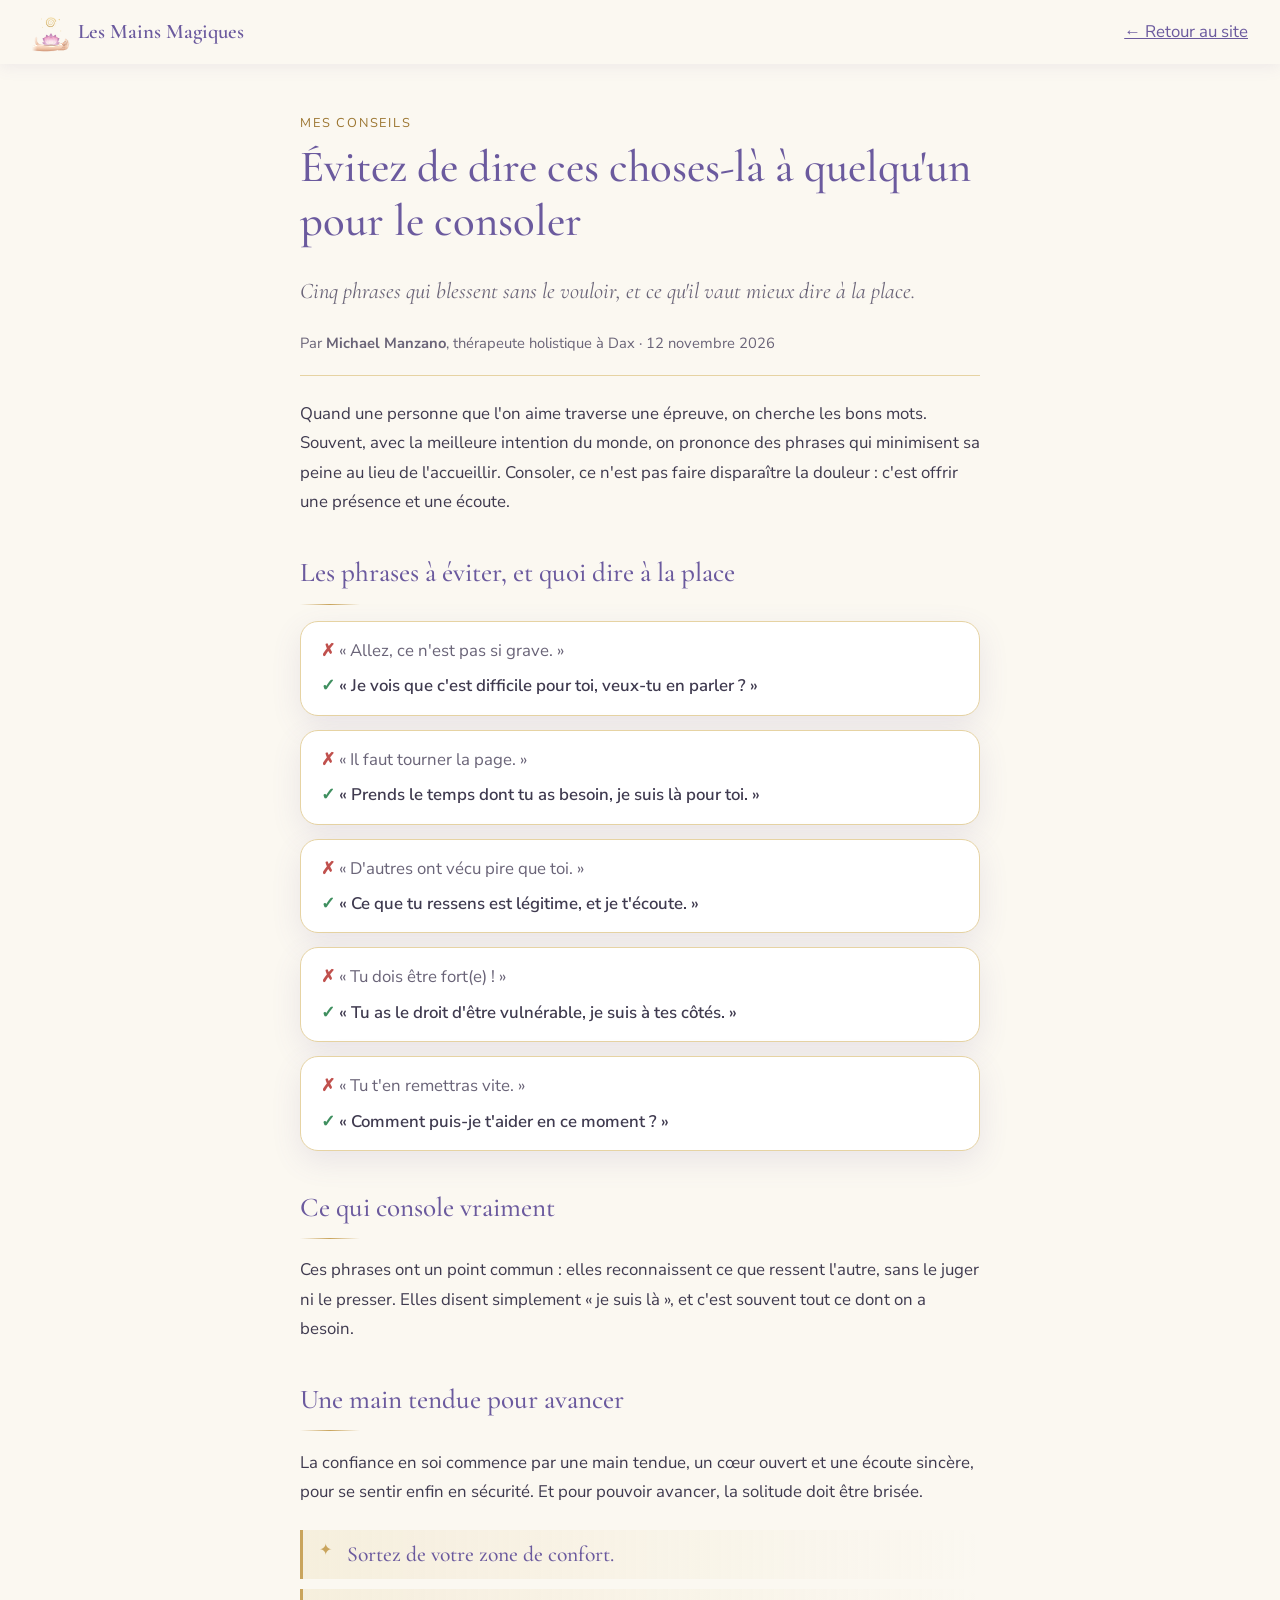
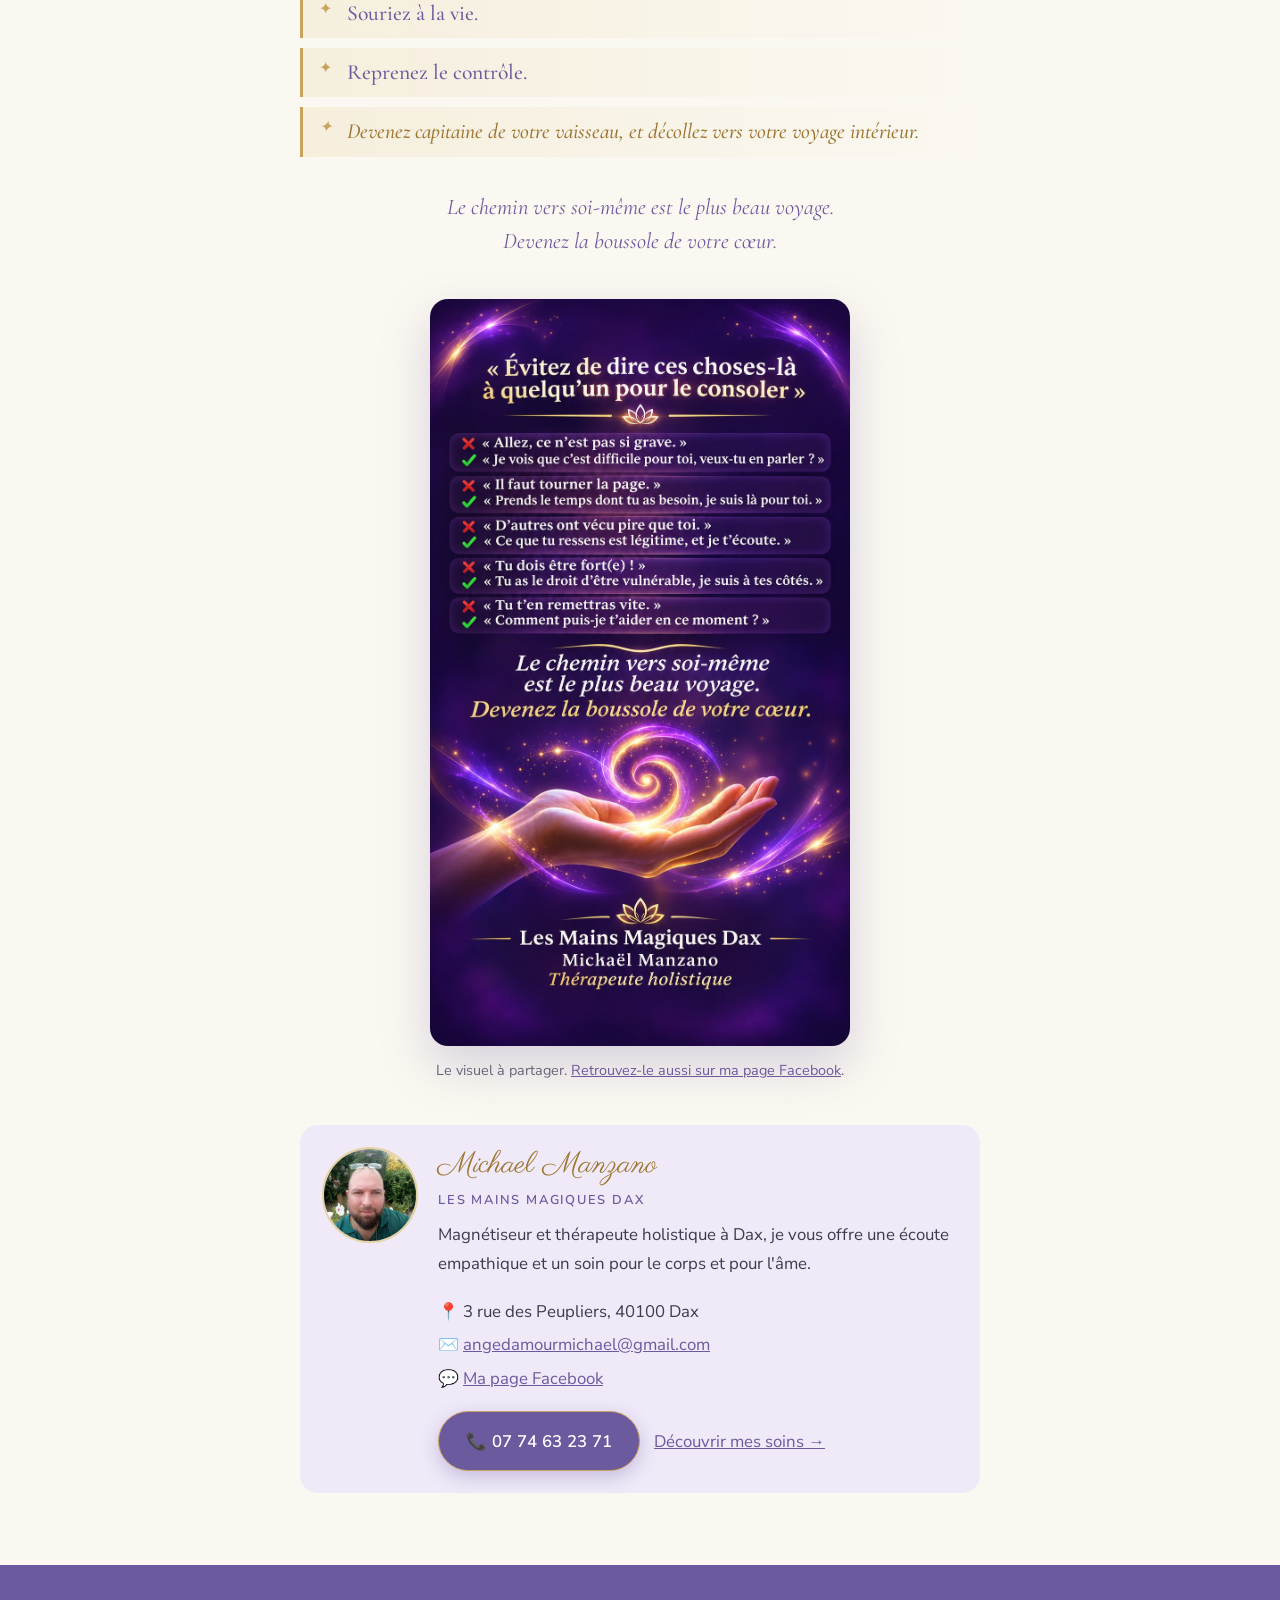
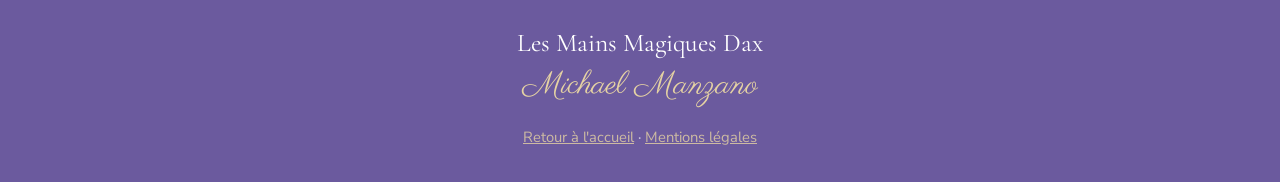
==== consoler-quelqu-un.html @ 0312bbde "Ajoute l'article « Évitez de dire ces choses-là à quelqu'un pour le consoler » Co-Authored-By: Claud" ====
<!DOCTYPE html>
<html lang="fr">
<head>
  <meta charset="UTF-8">
  <meta name="viewport" content="width=device-width, initial-scale=1">

  <!-- RÉFÉRENCEMENT (SEO) de l'article -->
  <title>Consoler quelqu'un : les phrases à éviter | Les Mains Magiques</title>
  <meta name="description" content="Certaines phrases blessent sans le vouloir. 5 phrases à éviter pour consoler quelqu'un, et quoi dire à la place. Conseils d'un thérapeute holistique à Dax.">
  <meta name="robots" content="index, follow, max-image-preview:large">
  <link rel="canonical" href="https://lesmainsmagiquesdax.com/consoler-quelqu-un.html">
  <meta name="theme-color" content="#9b87c9">

  <!-- Aperçu lors d'un partage sur Facebook, WhatsApp… -->
  <meta property="og:site_name" content="Les Mains Magiques Dax">
  <meta property="og:type" content="article">
  <meta property="og:title" content="Évitez de dire ces choses-là à quelqu'un pour le consoler">
  <meta property="og:description" content="5 phrases qui blessent sans le vouloir, et ce qu'il vaut mieux dire à la place.">
  <meta property="og:url" content="https://lesmainsmagiquesdax.com/consoler-quelqu-un.html">
  <meta property="og:image" content="https://lesmainsmagiquesdax.com/images/consoler-quelqu-un.jpg">
  <meta property="og:image:width" content="941">
  <meta property="og:image:height" content="1672">
  <meta property="og:locale" content="fr_FR">
  <meta name="twitter:card" content="summary_large_image">

  <link rel="icon" href="images/logo.svg" type="image/svg+xml">
  <link rel="preconnect" href="https://fonts.googleapis.com">
  <link rel="preconnect" href="https://fonts.gstatic.com" crossorigin>
  <link href="https://fonts.googleapis.com/css2?family=Cormorant+Garamond:ital,wght@0,400;0,500;0,600;1,400&family=Nunito+Sans:wght@300;400;600&family=Parisienne&display=swap" rel="stylesheet">
  <link rel="stylesheet" href="css/style.css">

  <!-- Données structurées : c'est un article écrit par Michael Manzano -->
  <script type="application/ld+json">
  {
    "@context": "https://schema.org",
    "@type": "Article",
    "headline": "Évitez de dire ces choses-là à quelqu'un pour le consoler",
    "description": "5 phrases qui blessent sans le vouloir, et ce qu'il vaut mieux dire à la place.",
    "image": "https://lesmainsmagiquesdax.com/images/consoler-quelqu-un.jpg",
    "datePublished": "2026-11-12",
    "dateModified": "2026-11-12",
    "inLanguage": "fr-FR",
    "mainEntityOfPage": "https://lesmainsmagiquesdax.com/consoler-quelqu-un.html",
    "author": {
      "@type": "Person",
      "name": "Michael Manzano",
      "jobTitle": "Magnétiseur et thérapeute holistique",
      "url": "https://lesmainsmagiquesdax.com/"
    },
    "publisher": {
      "@type": "Organization",
      "@id": "https://lesmainsmagiquesdax.com/#entreprise",
      "name": "Les Mains Magiques Dax",
      "logo": { "@type": "ImageObject", "url": "https://lesmainsmagiquesdax.com/images/logo.svg" }
    }
  }
  </script>
</head>
<body>

  <header class="entete defile">
    <a href="index.html" class="entete__marque">
      <img src="images/logo.svg" alt="" width="38" height="42">
      <span>Les Mains Magiques</span>
    </a>
    <a href="index.html">← Retour au site</a>
  </header>

  <main class="page-simple">
    <article class="conteneur conteneur--etroit article">

      <p class="article__rubrique">Mes conseils</p>
      <h1>Évitez de dire ces choses-là à quelqu'un pour le consoler</h1>
      <p class="article__chapeau">Cinq phrases qui blessent sans le vouloir, et ce qu'il vaut mieux dire à la place.</p>
      <p class="article__auteur">Par <strong>Michael Manzano</strong>, thérapeute holistique à Dax ·
        <time datetime="2026-11-12">12 novembre 2026</time></p>

      <!-- ✏️ Introduction : à relire et adapter librement -->
      <p>Quand une personne que l'on aime traverse une épreuve, on cherche les bons mots.
         Souvent, avec la meilleure intention du monde, on prononce des phrases qui minimisent
         sa peine au lieu de l'accueillir. Consoler, ce n'est pas faire disparaître la douleur&nbsp;:
         c'est offrir une présence et une écoute.</p>

      <h2>Les phrases à éviter, et quoi dire à la place</h2>

      <ol class="phrases">
        <li>
          <p class="phrases__eviter"><span aria-hidden="true">✗</span> <span class="sr">À éviter&nbsp;:</span> «&nbsp;Allez, ce n'est pas si grave.&nbsp;»</p>
          <p class="phrases__dire"><span aria-hidden="true">✓</span> <span class="sr">À dire plutôt&nbsp;:</span> «&nbsp;Je vois que c'est difficile pour toi, veux-tu en parler&nbsp;?&nbsp;»</p>
        </li>
        <li>
          <p class="phrases__eviter"><span aria-hidden="true">✗</span> <span class="sr">À éviter&nbsp;:</span> «&nbsp;Il faut tourner la page.&nbsp;»</p>
          <p class="phrases__dire"><span aria-hidden="true">✓</span> <span class="sr">À dire plutôt&nbsp;:</span> «&nbsp;Prends le temps dont tu as besoin, je suis là pour toi.&nbsp;»</p>
        </li>
        <li>
          <p class="phrases__eviter"><span aria-hidden="true">✗</span> <span class="sr">À éviter&nbsp;:</span> «&nbsp;D'autres ont vécu pire que toi.&nbsp;»</p>
          <p class="phrases__dire"><span aria-hidden="true">✓</span> <span class="sr">À dire plutôt&nbsp;:</span> «&nbsp;Ce que tu ressens est légitime, et je t'écoute.&nbsp;»</p>
        </li>
        <li>
          <p class="phrases__eviter"><span aria-hidden="true">✗</span> <span class="sr">À éviter&nbsp;:</span> «&nbsp;Tu dois être fort(e)&nbsp;!&nbsp;»</p>
          <p class="phrases__dire"><span aria-hidden="true">✓</span> <span class="sr">À dire plutôt&nbsp;:</span> «&nbsp;Tu as le droit d'être vulnérable, je suis à tes côtés.&nbsp;»</p>
        </li>
        <li>
          <p class="phrases__eviter"><span aria-hidden="true">✗</span> <span class="sr">À éviter&nbsp;:</span> «&nbsp;Tu t'en remettras vite.&nbsp;»</p>
          <p class="phrases__dire"><span aria-hidden="true">✓</span> <span class="sr">À dire plutôt&nbsp;:</span> «&nbsp;Comment puis-je t'aider en ce moment&nbsp;?&nbsp;»</p>
        </li>
      </ol>

      <!-- ✏️ Conclusion : à relire et adapter librement -->
      <h2>Ce qui console vraiment</h2>
      <p>Ces phrases ont un point commun&nbsp;: elles reconnaissent ce que ressent l'autre, sans le
         juger ni le presser. Elles disent simplement «&nbsp;je suis là&nbsp;», et c'est souvent tout
         ce dont on a besoin.</p>

      <h2>Une main tendue pour avancer</h2>
      <p>La confiance en soi commence par une main tendue, un cœur ouvert et une écoute sincère,
         pour se sentir enfin en sécurité. Et pour pouvoir avancer, la solitude doit être brisée.</p>

      <ul class="elan">
        <li>Sortez de votre zone de confort.</li>
        <li>Souriez à la vie.</li>
        <li>Reprenez le contrôle.</li>
        <li>Devenez capitaine de votre vaisseau, et décollez vers votre voyage intérieur.</li>
      </ul>

      <p class="citation">Le chemin vers soi-même est le plus beau voyage.<br>
         Devenez la boussole de votre cœur.</p>

      <figure class="article__visuel">
        <img src="images/consoler-quelqu-un.jpg" width="941" height="1672" loading="lazy"
             alt="Visuel Les Mains Magiques Dax : cinq phrases à éviter pour consoler quelqu'un, et quoi dire à la place">
        <figcaption>Le visuel à partager.
          <a href="https://www.facebook.com/share/19wVv1EwdJ/" target="_blank" rel="noopener">Retrouvez-le aussi sur ma page Facebook</a>.</figcaption>
      </figure>

      <!-- Encadré auteur + prise de rendez-vous -->
      <aside class="auteur">
        <img class="auteur__photo" src="images/michael-manzano.jpg" width="1080" height="1440" alt="Portrait de Michael Manzano" loading="lazy">
        <div>
          <p class="auteur__nom">Michael Manzano</p>
          <p class="auteur__marque">Les Mains Magiques Dax</p>
          <p>Magnétiseur et thérapeute holistique à Dax, je vous offre une écoute empathique et
             un soin pour le corps et pour l'âme.</p>
          <ul class="auteur__coord">
            <li><span aria-hidden="true">📍</span> 3 rue des Peupliers, 40100 Dax</li>
            <li><span aria-hidden="true">✉️</span> <a href="mailto:angedamourmichael@gmail.com">angedamourmichael@<wbr>gmail.com</a></li>
            <li><span aria-hidden="true">💬</span> <a href="https://www.facebook.com/share/19wVv1EwdJ/" target="_blank" rel="noopener">Ma page Facebook</a></li>
          </ul>
          <p class="auteur__actions">
            <a href="tel:+33774632371" class="bouton">📞 07 74 63 23 71</a>
            <a href="index.html#soins">Découvrir mes soins →</a>
          </p>
        </div>
      </aside>

    </article>
  </main>

  <footer class="pied">
    <p class="pied__nom">Les Mains Magiques Dax</p>
    <p class="pied__signature">Michael Manzano</p>
    <p class="pied__liens"><a href="index.html">Retour à l'accueil</a> · <a href="mentions-legales.html">Mentions légales</a></p>
  </footer>

</body>
</html>
---- css/style.css ----
/* =============================================================
   LES MAINS MAGIQUES DAX — Feuille de style
   Pensée "mobile d'abord" : les styles de base sont pour téléphone,
   les écrans plus larges sont gérés dans les @media plus bas.
   ============================================================= */

/* ---------- 1. COULEURS & RÉGLAGES GÉNÉRAUX ----------
   ✏️ Pour changer une couleur sur tout le site, modifier ici. */
:root {
  --lavande:        #9b87c9;  /* couleur principale */
  --lavande-fonce:  #6b5a9e;  /* titres, boutons */
  --lavande-pale:   #efe9f8;  /* fonds de sections */
  --creme:          #fbf8f1;  /* fond général */
  --or:             #c9a45c;  /* touches dorées */
  --or-clair:       #e6d3a3;
  --texte:          #3f3a4f;
  --texte-doux:     #6a6478;

  --police-titre: "Cormorant Garamond", Georgia, serif;
  --police-texte: "Nunito Sans", "Segoe UI", Arial, sans-serif;
  --police-signature: "Parisienne", "Segoe Script", cursive; /* nom en calligraphie */

  --rayon: 18px;
  --ombre: 0 10px 30px rgba(107, 90, 158, 0.12);
  --hauteur-entete: 64px;
  --douceur: cubic-bezier(.22, .61, .36, 1); /* courbe des animations */
}

*, *::before, *::after { box-sizing: border-box; }

html { scroll-behavior: smooth; scroll-padding-top: var(--hauteur-entete); }

body {
  margin: 0;
  background: var(--creme);
  color: var(--texte);
  font-family: var(--police-texte);
  font-size: 1.05rem;
  line-height: 1.75;
  -webkit-font-smoothing: antialiased;
  overflow-x: hidden;
}

h1, h2, h3 {
  font-family: var(--police-titre);
  font-weight: 500;
  color: var(--lavande-fonce);
  line-height: 1.2;
  margin: 0 0 0.6em;
}
h2 { font-size: clamp(2rem, 6vw, 2.8rem); text-align: center; }
/* Trait doré sous les titres (il s'allonge quand le titre apparaît) */
h2::after {
  content: "";
  display: block;
  width: 60px;
  height: 1px;
  margin: 0.5em auto 0;
  background: linear-gradient(90deg, transparent, var(--or), transparent);
  transition: width 1.4s var(--douceur) .4s;
}
.js h2.apparition:not(.visible)::after { width: 0; }
h3 { font-size: 1.6rem; }
p { margin: 0 0 1.1em; }
a { color: var(--lavande-fonce); }
img { max-width: 100%; display: block; }
figure { margin: 0; }

.conteneur { width: 100%; max-width: 1080px; margin: 0 auto; padding: 0 20px; position: relative; }
.conteneur--etroit { max-width: 720px; }

/* Repère visuel des infos à compléter (à retirer une fois rempli) */
.a-completer { background: #fff3c4; border-radius: 4px; padding: 0 4px; }

/* ---------- 2. BOUTONS ---------- */
.bouton {
  position: relative;
  overflow: hidden;
  display: inline-block;
  padding: 0.85em 1.6em;
  border-radius: 999px;
  background: var(--lavande-fonce);
  color: #fff;
  font-weight: 600;
  text-decoration: none;
  letter-spacing: 0.02em;
  border: 1px solid var(--or);
  box-shadow: 0 6px 18px rgba(107, 90, 158, 0.3);
  transition: transform 0.3s ease, box-shadow 0.3s ease, background 0.3s ease;
}
.bouton:hover, .bouton:focus-visible {
  background: var(--lavande);
  transform: translateY(-2px);
  box-shadow: 0 10px 28px rgba(201, 164, 92, 0.45);
}
.bouton--petit { padding: 0.45em 1.2em; font-size: 0.95rem; box-shadow: none; }
.bouton--large { font-size: 1.25rem; padding: 0.9em 2em; }

/* Reflet doré qui traverse le bouton toutes les quelques secondes */
/* (le reflet glisse à l'intérieur du bouton, sans jamais en sortir) */
.bouton--brillant::after {
  content: "";
  position: absolute;
  inset: 0;
  border-radius: inherit;
  pointer-events: none;
  background: linear-gradient(105deg, transparent 40%, rgba(255, 240, 200, 0.6) 50%, transparent 60%) no-repeat;
  background-size: 250% 100%;
  background-position: 150% 0;
  animation: reflet 4.5s ease-in-out infinite 3s;
}
@keyframes reflet { 0%, 70% { background-position: 150% 0; } 100% { background-position: -50% 0; } }

/* Onde lumineuse autour du bouton d'appel */
.bouton--pulse { overflow: visible; }
.bouton--pulse::before {
  content: "";
  position: absolute; inset: -1px;
  border-radius: inherit;
  border: 2px solid var(--or);
  animation: onde 2.6s ease-out infinite;
}
@keyframes onde { from { transform: scale(1); opacity: .8; } to { transform: scale(1.25, 1.6); opacity: 0; } }

/* ---------- 3. LOGO (SVG) ----------
   Le dessin (main, lotus, spirale) est directement dans index.html
   (grand logo) et dans images/logo.svg (petit logo du menu).
   Ici : les traits fins (contours, plis de la peau, nervures des pétales)
   et les animations. */
.logo .peau    { stroke: #b47c63; stroke-width: .45; stroke-opacity: .55; }
.logo .pli     { fill: none; stroke: #b07a62; stroke-width: .45; stroke-linecap: round; stroke-opacity: .55; }
.logo .petale  { stroke: #c47aa3; stroke-width: .4; stroke-opacity: .7; }
.logo .nervure { fill: none; stroke: #e29bbf; stroke-width: .32; stroke-opacity: .6; stroke-linecap: round; }
.logo__spirale-halo { opacity: .7; }

/* La spirale tourne sur elle-même */
.logo__spirale {
  transform-box: fill-box;
  transform-origin: center;
  animation: rotation 18s linear infinite;
}
@keyframes rotation { to { transform: rotate(360deg); } }

/* ----- Énergie de la spirale (grand logo de l'accueil) ----- */
/* Tout tourne autour du centre de la spirale */
.logo__vortex,
.logo__ondes circle,
.logo__orbites .orbite { transform-box: view-box; transform-origin: 60.5px 37px; }

/* Tourbillon : 3 bras lumineux qui tournent et dont la lumière coule */
.logo__vortex { animation: rotation 11s linear infinite; }
.logo__vortex .bras {
  stroke-width: .55;
  opacity: .75;
  stroke-dasharray: 22 6 10 5 14 8 6 29;
  animation: couler 5s linear infinite;
}
/* Impulsions de lumière qui partent du centre vers l'extérieur */
.logo__impulsions { fill: none; stroke-linecap: round; }
.logo__impulsions .impulsion {
  stroke-width: 1.4;
  stroke-dasharray: 5 95;
  animation: couler 2.6s cubic-bezier(.45, 0, .55, 1) infinite;
  animation-delay: calc(var(--p) * -.87s);
}
@keyframes couler { to { stroke-dashoffset: -100; } }

/* Ondes d'énergie qui rayonnent autour de la spirale */
.logo__ondes circle {
  stroke-width: .5;
  opacity: 0;
  animation: onde-logo 3.6s ease-out infinite;
  animation-delay: calc(3s + var(--o) * 1.8s);
}
@keyframes onde-logo { 0% { transform: scale(.9); opacity: .7; } 100% { transform: scale(1.7); opacity: 0; } }

/* Petites étincelles en orbite */
.logo__orbites .orbite { animation: rotation var(--d) linear infinite; }
.logo__orbites .orbite--inverse { animation-direction: reverse; }

/* Énergie qui monte du cœur du lotus vers la spirale */
.logo__flux circle {
  opacity: 0;
  animation: monter-energie 3s ease-in infinite;
  animation-delay: calc(2.8s + var(--f) * .6s);
}
@keyframes monter-energie {
  0%   { opacity: 0; transform: translateY(0); }
  20%  { opacity: 1; }
  100% { opacity: 0; transform: translateY(-20px); }
}

/* Lueur dorée qui « respire » dans la paume */
.logo__paume-lueur {
  transform-box: fill-box;
  transform-origin: center;
  animation: respirer-paume 4s ease-in-out infinite;
}
@keyframes respirer-paume { 0%, 100% { opacity: .5; transform: scale(.92); } 50% { opacity: 1; transform: scale(1.06); } }

/* Le halo de la spirale pulse */
@keyframes pulsation { 0%, 100% { opacity: .45; } 50% { opacity: 1; } }

/* Les petites étoiles dorées scintillent, chacune à son rythme */
.logo__etoiles path {
  transform-box: fill-box;
  transform-origin: center;
  animation: scintiller 3.2s ease-in-out infinite;
}
.logo__etoiles path:nth-child(2) { animation-delay: .9s; }
.logo__etoiles path:nth-child(3) { animation-delay: 1.7s; }
.logo__etoiles path:nth-child(4) { animation-delay: 2.4s; }
@keyframes scintiller { 0%, 100% { opacity: .25; transform: scale(.6); } 50% { opacity: 1; transform: scale(1); } }

.logo--petit { width: 38px; height: 42px; }
.logo--grand { width: 140px; height: 152px; position: relative; }

/* Le grand logo apparaît à l'ouverture de la page :
   la main monte, le lotus éclot rang par rang, puis la spirale se déploie */
.logo--trace .logo__main  { animation: monter 1.2s var(--douceur) .2s backwards; }
.logo--trace .logo__ombre { animation: apparaitre .8s ease 1s backwards; }
.logo--trace .logo__rang {
  transform-box: view-box;
  transform-origin: 60px 103px; /* base de la fleur */
  animation: eclore 1.1s var(--douceur) backwards;
  animation-delay: calc(.7s + var(--r) * .22s);
}
.logo--trace .logo__spirale path {
  transform-box: view-box;
  transform-origin: 60px 37px; /* centre de la spirale */
  animation: deployer 1.8s var(--douceur) 1.5s backwards;
}
/* Une fois déployé, le halo de la spirale se met à pulser */
.logo--trace .logo__spirale .logo__spirale-halo {
  animation: deployer 1.8s var(--douceur) 1.5s backwards, pulsation 2.8s ease-in-out 3.3s infinite;
}
/* Les effets d'énergie apparaissent juste après la spirale */
.logo--trace .logo__energie { animation: apparaitre 1.5s ease 2.4s backwards; }
.logo--trace .logo__paume-lueur { animation: apparaitre 1.2s ease 1.6s backwards, respirer-paume 4s ease-in-out 2.8s infinite; }
@keyframes monter     { from { opacity: 0; transform: translateY(8px); } }
@keyframes apparaitre { from { opacity: 0; } }
@keyframes eclore     { from { opacity: 0; transform: scale(.25); } }
@keyframes deployer   { from { opacity: 0; transform: rotate(-220deg) scale(.15); } }

/* Halo lumineux qui "respire" derrière le logo */
.logo-aura { position: relative; display: inline-block; margin-bottom: 4px; }
.logo-aura::before {
  content: "";
  position: absolute;
  inset: -30%;
  border-radius: 50%;
  background: radial-gradient(circle, rgba(255, 255, 255, .95) 0%, rgba(230, 211, 163, .45) 35%, transparent 68%);
  animation: respirer 6s ease-in-out infinite;
}
@keyframes respirer { 0%, 100% { transform: scale(.9); opacity: .75; } 50% { transform: scale(1.08); opacity: 1; } }

/* ---------- 4. EN-TÊTE & MENU ---------- */
.progression {
  position: fixed; top: 0; left: 0; right: 0;
  height: 3px;
  z-index: 60;
  background: linear-gradient(90deg, var(--lavande), var(--or), var(--or-clair));
  transform-origin: left;
  transform: scaleX(var(--avancement, 0));
}

.entete {
  position: fixed;
  inset: 0 0 auto 0;
  height: var(--hauteur-entete);
  z-index: 50;
  display: flex;
  align-items: center;
  justify-content: space-between;
  padding: 0 16px;
  transition: background 0.4s ease, box-shadow 0.4s ease, transform .5s var(--douceur);
}
.entete.defile {
  background: rgba(251, 248, 241, 0.92);
  backdrop-filter: blur(10px);
  -webkit-backdrop-filter: blur(10px);
  box-shadow: 0 2px 16px rgba(107, 90, 158, 0.1);
}
.entete__marque {
  display: flex; align-items: center; gap: 8px;
  text-decoration: none;
  font-family: var(--police-titre);
  font-size: 1.3rem;
  font-weight: 600;
  color: var(--lavande-fonce);
}

/* Bouton "burger" (mobile) */
.menu-bouton {
  width: 44px; height: 44px;
  background: none; border: 0; cursor: pointer;
  display: flex; flex-direction: column; justify-content: center; gap: 6px;
  padding: 10px;
}
.menu-bouton span {
  display: block; height: 2px; background: var(--lavande-fonce); border-radius: 2px;
  transition: transform 0.3s ease, opacity 0.3s ease;
}
.menu-bouton[aria-expanded="true"] span:nth-child(1) { transform: translateY(8px) rotate(45deg); }
.menu-bouton[aria-expanded="true"] span:nth-child(2) { opacity: 0; }
.menu-bouton[aria-expanded="true"] span:nth-child(3) { transform: translateY(-8px) rotate(-45deg); }

.menu {
  position: fixed;
  top: var(--hauteur-entete); left: 0; right: 0;
  background: var(--creme);
  display: flex; flex-direction: column; align-items: center; gap: 4px;
  padding: 16px 0 24px;
  box-shadow: 0 12px 24px rgba(107, 90, 158, 0.12);
  transform: translateY(-120%);
  opacity: 0;
  visibility: hidden;
  transition: transform 0.45s var(--douceur), opacity 0.45s ease, visibility 0.45s;
}
.menu.ouvert { transform: none; opacity: 1; visibility: visible; }
.menu a:not(.bouton) {
  position: relative;
  padding: 10px 16px;
  text-decoration: none;
  color: var(--texte);
  font-size: 1.1rem;
}
/* Soulignement doré qui se déploie au survol */
.menu a:not(.bouton)::after {
  content: "";
  position: absolute; left: 16px; right: 16px; bottom: 6px;
  height: 1px;
  background: var(--or);
  transform: scaleX(0);
  transition: transform .35s var(--douceur);
}
.menu a:not(.bouton):hover::after,
.menu a.actif::after { transform: scaleX(1); }
.menu a:not(.bouton):hover, .menu a.actif { color: var(--lavande-fonce); }
.menu .bouton { margin-top: 8px; }

/* ---------- 5. ACCUEIL ---------- */
.accueil {
  position: relative;
  isolation: isolate;
  min-height: 100vh;
  min-height: 100svh;
  display: flex;
  align-items: center;
  justify-content: center;
  text-align: center;
  padding: calc(var(--hauteur-entete) + 24px) 20px 72px;
  overflow: hidden;
}
/* Le fond dépasse vers le haut pour l'effet de parallaxe */
.accueil__fond { position: absolute; inset: -40% 0 0 0; z-index: -3; will-change: transform; }
.accueil__image {
  width: 100%; height: 100%;
  object-fit: cover;
  object-position: 60% 30%;
  animation: zoom-lent 24s ease-in-out infinite alternate; /* léger zoom continu */
}
@keyframes zoom-lent { from { transform: scale(1.15); } to { transform: scale(1); } }

/* Voile lumineux pour garder le texte lisible */
.accueil__voile {
  position: absolute; inset: 0; z-index: -2;
  background:
    radial-gradient(ellipse at 50% 45%, rgba(251, 248, 241, 0.88) 0%, rgba(251, 248, 241, 0.62) 50%, rgba(239, 233, 248, 0.45) 100%),
    linear-gradient(180deg, rgba(239, 233, 248, .3), rgba(155, 135, 201, .25));
}
.particules { position: absolute; inset: 0; z-index: -1; width: 100%; height: 100%; pointer-events: none; }

.accueil__contenu { max-width: 760px; }

.accueil__titre { font-size: clamp(2.4rem, 9vw, 4.4rem); margin-bottom: 0.15em; }
/* Les mots du titre apparaissent un par un, en sortant d'un flou */
.mot {
  display: inline-block;
  animation: mot-apparait 1.2s var(--douceur) both;
  animation-delay: calc(.8s + var(--i) * .15s);
}
.mot--or {
  font-style: italic;
  padding: 0 .12em 0 .02em;   /* évite que la fin de l'italique soit coupée */
  background: linear-gradient(100deg, var(--or) 20%, #f3e3b8 40%, var(--or) 60%);
  background-size: 250% 100%;
  -webkit-background-clip: text;
  background-clip: text;
  color: transparent;
  animation: mot-apparait 1.2s var(--douceur) both, scintille 5s linear infinite 3s;
  animation-delay: calc(.8s + var(--i) * .15s), 3s;
}
@keyframes mot-apparait {
  from { opacity: 0; transform: translateY(20px); filter: blur(10px); letter-spacing: .15em; }
  to   { opacity: 1; transform: none; filter: blur(0); }
}
@keyframes scintille { from { background-position: 150% 0; } to { background-position: -100% 0; } }

/* Éléments de l'accueil qui entrent les uns après les autres */
.entree { animation: entree 1s var(--douceur) both; animation-delay: var(--d, 0s); }
@keyframes entree { from { opacity: 0; transform: translateY(16px); } to { opacity: 1; transform: none; } }

/* Nom « Michael Manzano » sous le titre, en calligraphie dorée */
.signature {
  margin: -0.05em 0 0.45em;
  font-family: var(--police-signature);
  font-size: clamp(2rem, 6.5vw, 2.8rem);
  line-height: 1.2;
  color: #9c7631;               /* doré foncé, lisible sur le fond clair */
  text-shadow: 0 1px 12px rgba(255, 255, 255, .8);
}

.accueil__sous-titre {
  text-transform: uppercase;
  letter-spacing: 0.14em;
  font-size: 0.8rem;
  color: var(--texte-doux);
}
.accueil__accroche {
  font-family: var(--police-titre);
  font-style: italic;
  font-size: clamp(1.5rem, 5vw, 2.1rem);
  color: var(--texte);
  margin-bottom: 1em;
}

.points-forts { list-style: none; padding: 0; margin: 0 0 2em; display: grid; gap: 10px; }
.points-forts li {
  background: rgba(255, 255, 255, 0.72);
  backdrop-filter: blur(6px);
  -webkit-backdrop-filter: blur(6px);
  border: 1px solid var(--or-clair);
  border-radius: var(--rayon);
  padding: 10px 16px;
  font-size: 0.98rem;
  transition: transform .4s var(--douceur), box-shadow .4s ease;
}
.points-forts li:hover { transform: translateY(-3px); box-shadow: 0 8px 22px rgba(201, 164, 92, .25); }
.points-forts li::before { content: "✦ "; color: var(--or); }
.compteur { font-weight: 600; color: var(--lavande-fonce); }

/* Petite souris "faire défiler" en bas de l'accueil */
.defiler {
  position: absolute; bottom: 20px; left: 50%;
  width: 26px; height: 42px;
  margin-left: -13px;
  border: 2px solid var(--lavande-fonce);
  border-radius: 14px;
  opacity: .7;
  animation: entree 1s both 2.8s;
}
.defiler span {
  position: absolute; top: 7px; left: 50%;
  width: 4px; height: 8px; margin-left: -2px;
  border-radius: 2px;
  background: var(--or);
  animation: molette 2s ease-in-out infinite;
}
@keyframes molette { 0% { transform: translateY(0); opacity: 1; } 70% { transform: translateY(14px); opacity: 0; } 100% { opacity: 0; } }

/* ---------- 6. SECTIONS ---------- */
.section { padding: 72px 0; position: relative; overflow: hidden; }
.section p { text-align: justify; hyphens: auto; }

/* Mise en page image + texte */
.duo { display: grid; gap: 36px; align-items: center; }
.duo__texte h2 { text-align: center; }
.duo__image {
  position: relative;
  border-radius: var(--rayon);
  overflow: hidden;
  box-shadow: 0 20px 50px rgba(107, 90, 158, .22);
  max-width: 460px;
  margin: 0 auto;
}
.duo__image img {
  width: 100%;
  aspect-ratio: 4 / 5;
  object-fit: cover;
  transition: transform 1.4s var(--douceur);
}
.duo__image:hover img { transform: scale(1.06); }
/* Fin liseré doré à l'intérieur de l'image */
.duo__image::after {
  content: "";
  position: absolute; inset: 12px;
  border: 1px solid rgba(230, 211, 163, .7);
  border-radius: calc(var(--rayon) - 6px);
  pointer-events: none;
}
.duo__image--arche, .duo__image--arche::after { border-radius: 240px 240px var(--rayon) var(--rayon); }

/* Portrait de Michael Manzano (section « Qui suis-je ») */
.duo__image--portrait img { height: auto; object-position: center 45%; }
/* Nom en calligraphie sur un léger dégradé, en bas du portrait */
.duo__legende {
  position: absolute; left: 0; right: 0; bottom: 0;
  padding: 48px 16px 22px;
  text-align: center;
  font-family: var(--police-signature);
  font-size: 2rem;
  line-height: 1.2;
  color: #fff;
  text-shadow: 0 2px 10px rgba(45, 30, 80, .6);
  background: linear-gradient(180deg, transparent, rgba(63, 58, 79, .55));
  pointer-events: none;
}

/* Photo de magnétisme : présences lumineuses (« esprits ») qui s'élèvent
   et lueurs de bougies qui vacillent, par-dessus la photo */
.duo__image--esprits img { height: auto; object-position: center 30%; }
.esprits {
  position: absolute; inset: 0;
  overflow: hidden;
  pointer-events: none;
  mix-blend-mode: screen;          /* ajoute de la lumière sans salir la photo */
}
/* Les « esprits » : grands voiles de lumière blanc-lavande qui s'élèvent */
.esprit, .orbe {
  position: absolute;
  left: var(--x);
  opacity: 0;
  animation: esprit-monte var(--l) ease-in-out infinite;
  animation-delay: var(--e);
}
.esprit {
  bottom: -200px;
  width: 90px; height: 200px;
  margin-left: -45px;
  border-radius: 50% 50% 45% 45% / 60% 60% 40% 40%;
  background: radial-gradient(ellipse at 50% 38%, #fff 0%, rgba(240, 232, 255, .85) 25%, rgba(200, 182, 240, .45) 48%, transparent 70%);
  filter: blur(4px);
}
/* Les orbes : petites boules de lumière dorée qui montent en scintillant */
.orbe {
  bottom: -30px;
  width: var(--s); height: var(--s);
  margin-left: calc(var(--s) / -2);
  border-radius: 50%;
  background: radial-gradient(circle, #fff 0%, #fff4d6 35%, rgba(230, 211, 163, .5) 65%, transparent 75%);
  box-shadow: 0 0 14px 5px rgba(255, 238, 190, .55);
}
@keyframes esprit-monte {
  0%   { transform: translate(0, 0) scale(.7); opacity: 0; }
  15%  { opacity: .95; }
  35%  { opacity: .6; }
  50%  { transform: translate(28px, -340px) scale(1); opacity: .9; }
  80%  { opacity: .55; }
  100% { transform: translate(-18px, -760px) scale(1.15); opacity: 0; }
}

/* Photo « énergie des mains » : voile mystique sur les bords,
   puis lumière qui rayonne des deux mains */
.duo__image--energie img { object-position: center; }
.ambiance {
  position: absolute; inset: 0;
  pointer-events: none;
  background: radial-gradient(ellipse at 30% 50%, transparent 25%, rgba(70, 50, 110, .35) 70%, rgba(45, 30, 80, .6) 100%);
}
.energie-main {
  position: absolute;
  left: var(--x); top: var(--y);
  width: 170px; height: 170px;
  margin: -85px 0 0 -85px;
  border-radius: 50%;
  background: radial-gradient(circle, rgba(255, 244, 210, 1), rgba(255, 210, 130, .7) 22%, rgba(205, 180, 255, .35) 48%, transparent 70%);
  animation: rayonner 3s ease-in-out infinite;
  animation-delay: var(--e, 0s);
}
/* Deux ondes d'énergie qui s'échappent de chaque main */
.energie-main::before,
.energie-main::after {
  content: "";
  position: absolute; inset: 36%;
  border-radius: 50%;
  border: 2px solid rgba(255, 236, 185, .95);
  box-shadow: 0 0 14px rgba(255, 220, 150, .9);
  animation: onde-main 3s ease-out infinite;
  animation-delay: var(--e, 0s);
}
.energie-main::after { animation-delay: calc(var(--e, 0s) - 1.5s); }
@keyframes rayonner { 0%, 100% { opacity: .75; transform: scale(.9); } 50% { opacity: 1; transform: scale(1.12); } }
@keyframes onde-main { 0% { transform: scale(.4); opacity: .95; } 100% { transform: scale(2.6); opacity: 0; } }

/* Bougies au premier plan, un peu floues comme sur une vraie photo :
   le corps (l'élément), le halo (::before) et la flamme (::after) */
.bougie {
  position: absolute;
  bottom: -6px; left: var(--x);
  width: 24px; height: var(--h);
  margin-left: -12px;
  border-radius: 5px 5px 2px 2px;
  background: linear-gradient(90deg, #d9c6a6, #fff8ec 45%, #e5d3b4);
  filter: blur(1.2px);
}
.bougie::before {
  content: "";
  position: absolute;
  left: 50%; bottom: calc(100% - 100px);
  width: 220px; height: 220px;
  margin-left: -110px;
  border-radius: 50%;
  background: radial-gradient(circle, rgba(255, 214, 150, 1), rgba(255, 170, 80, .75) 18%, rgba(255, 140, 50, .35) 40%, transparent 66%);
  animation: vaciller var(--t) ease-in-out infinite alternate;
}
.bougie::after {
  content: "";
  position: absolute;
  left: 50%; bottom: 100%;
  width: 10px; height: 22px;
  margin: 0 0 2px -5px;
  border-radius: 50% 50% 50% 50% / 62% 62% 38% 38%;
  background: radial-gradient(ellipse at 50% 72%, #fff 0%, #ffeeb0 32%, #ffb24a 68%, rgba(255, 140, 40, 0) 100%);
  transform-origin: 50% 100%;
  animation: flamme calc(var(--t) / 2) ease-in-out infinite alternate;
}
@keyframes vaciller {
  0%   { opacity: .75; transform: scale(1); }
  30%  { opacity: .95; transform: scale(1.05); }
  55%  { opacity: .6;  transform: scale(.96); }
  80%  { opacity: 1;   transform: scale(1.08); }
  100% { opacity: .8;  transform: scale(1.01); }
}
@keyframes flamme {
  0%   { transform: scale(1, 1) rotate(-2deg); }
  40%  { transform: scale(.92, 1.08) rotate(2deg); }
  70%  { transform: scale(1.05, .94) rotate(-1deg); }
  100% { transform: scale(.96, 1.04) rotate(1.5deg); }
}

/* Section "Un soin de l'âme" mise en avant */
.section--avant {
  background:
    radial-gradient(circle at 15% 20%, rgba(201, 164, 92, 0.12), transparent 40%),
    radial-gradient(circle at 85% 80%, rgba(155, 135, 201, 0.25), transparent 45%),
    var(--lavande-pale);
}
/* Lueurs flottantes en arrière-plan */
.lueurs span {
  position: absolute;
  border-radius: 50%;
  filter: blur(40px);
  opacity: .55;
  animation: flotter 18s ease-in-out infinite alternate;
}
.lueurs span:nth-child(1) { width: 260px; height: 260px; background: #fff; top: 5%; left: -60px; }
.lueurs span:nth-child(2) { width: 200px; height: 200px; background: var(--or-clair); bottom: 10%; right: -40px; animation-duration: 22s; }
.lueurs span:nth-child(3) { width: 180px; height: 180px; background: var(--lavande); top: 45%; left: 40%; opacity: .25; animation-duration: 26s; }
@keyframes flotter {
  from { transform: translate(0, 0) scale(1); }
  to   { transform: translate(60px, -40px) scale(1.2); }
}

.encadre {
  position: relative;
  background: #fff;
  border-left: 3px solid var(--or);
  border-radius: var(--rayon);
  padding: 24px;
  margin: 3em 0 2em;
  box-shadow: var(--ombre);
}
.citation {
  font-family: var(--police-titre);
  font-style: italic;
  font-size: 1.4rem;
  line-height: 1.5;
  color: var(--lavande-fonce);
  text-align: center !important;
}

/* Phrase « Le chemin vers soi-même… » entre deux sections */
.phrase-voyage {
  max-width: 780px;
  margin: 0 auto;
  padding: 56px 20px;
  text-align: center;
}
.phrase-voyage__symbole {
  display: block;
  width: 34px; height: 34px;
  margin: 0 auto 16px;
  color: var(--or);
  animation: rotation 14s linear infinite;
}
.phrase-voyage p {
  margin: 0;
  font-family: var(--police-titre);
  font-style: italic;
  font-size: clamp(1.6rem, 5vw, 2.4rem);
  line-height: 1.35;
  color: var(--lavande-fonce);
}
.phrase-voyage span { color: #9c7631; } /* doré foncé, lisible sur le fond crème */

/* Section « Découvrir votre propre énergie » */
.section--energie { background: linear-gradient(180deg, var(--creme), var(--lavande-pale)); }

/* Séparateur yin-yang qui tourne doucement */
.separateur {
  display: flex; align-items: center; justify-content: center; gap: 16px;
  margin: 0 auto; max-width: 400px; padding: 8px 20px;
  color: var(--or);
}
.separateur::before, .separateur::after {
  content: ""; flex: 1; height: 1px;
  background: linear-gradient(90deg, transparent, var(--or-clair));
}
.separateur::after { background: linear-gradient(90deg, var(--or-clair), transparent); }
.separateur svg { width: 32px; height: 32px; animation: rotation 14s linear infinite; }

/* ---------- 7. BANDEAUX PHOTO (effet parallaxe) ---------- */
.bandeau {
  position: relative;
  overflow: hidden;
  padding: 110px 0;
  isolation: isolate;
}
.bandeau__fond {
  position: absolute;
  inset: -25% 0;            /* plus grand que le bandeau pour pouvoir glisser */
  z-index: -2;
  background-size: cover;
  background-position: center;
  will-change: transform;
}
.bandeau::after {
  content: "";
  position: absolute; inset: 0; z-index: -1;
  background: linear-gradient(180deg, rgba(107, 90, 158, .25), rgba(63, 58, 79, .35));
}
/* Carte "verre dépoli" par-dessus la photo */
.verre {
  background: rgba(251, 248, 241, .78);
  backdrop-filter: blur(12px);
  -webkit-backdrop-filter: blur(12px);
  border: 1px solid rgba(255, 255, 255, .7);
  border-radius: var(--rayon);
  padding: 36px 24px;
  box-shadow: 0 20px 50px rgba(63, 58, 79, .25);
}
.verre p { text-align: center; margin-bottom: 0; }
.verre p + p { margin-top: 1em; }

.bandeau--fin {
  min-height: clamp(280px, 46vh, 460px);
  display: flex; align-items: center; justify-content: center;
  padding: 60px 20px;
}
.bandeau__phrase {
  margin: 0;
  font-family: var(--police-titre);
  font-style: italic;
  font-size: clamp(2rem, 7vw, 3.6rem);
  line-height: 1.15;
  color: #fff;
  text-align: center;
  text-shadow: 0 2px 30px rgba(63, 58, 79, .6);
}

/* ---------- 8. CARTES DES SOINS ---------- */
.cartes { display: grid; gap: 28px; margin-top: 16px; perspective: 1000px; }
.carte {
  position: relative;
  background: #fff;
  border-radius: var(--rayon);
  overflow: hidden;
  box-shadow: var(--ombre);
  text-align: center;
  transform: rotateX(var(--rx, 0deg)) rotateY(var(--ry, 0deg));
  transition: transform .5s var(--douceur), box-shadow .5s ease;
}
.carte:hover { box-shadow: 0 24px 50px rgba(107, 90, 158, .25); }
/* Reflet lumineux qui suit la souris (position donnée par le JavaScript) */
.carte::after {
  content: "";
  position: absolute; inset: 0;
  background: radial-gradient(circle at var(--mx, 50%) var(--my, 0%), rgba(255, 245, 220, .45), transparent 45%);
  opacity: 0;
  transition: opacity .4s ease;
  pointer-events: none;
}
.carte:hover::after { opacity: 1; }
.carte__image { overflow: hidden; aspect-ratio: 16 / 10; position: relative; }
.carte__image img { width: 100%; height: 100%; object-fit: cover; transition: transform 1.2s var(--douceur); }
.carte:hover .carte__image img { transform: scale(1.08); }
.carte__corps { padding: 8px 24px 28px; position: relative; }
.carte p { text-align: left; }
.carte__icone {
  width: 48px; height: 48px;
  color: var(--lavande);
  margin-top: -32px;              /* chevauche la photo */
  background: #fff;
  border-radius: 50%;
  padding: 6px;
  box-shadow: 0 4px 14px rgba(107, 90, 158, .2);
  transition: transform 1.2s var(--douceur), color .4s ease;
}
.carte:hover .carte__icone { transform: rotate(360deg); color: var(--or); }
.carte__infos { display: flex; justify-content: center; align-items: baseline; gap: 16px; text-align: center !important; }
.carte__duree { color: var(--texte-doux); }
.carte__prix { font-family: var(--police-titre); font-size: 2rem; font-weight: 600; color: var(--or); }

/* Phrase « Mes mains sont le prolongement de mon cœur » (Qui suis-je) */
.citation--coeur {
  margin-top: 1.2em;
  font-size: clamp(1.6rem, 4.5vw, 1.9rem);
  color: #9c7631;               /* doré foncé, lisible sur le fond crème */
}

/* Mention « don libre », sous les cartes des soins */
.section .don-libre {
  max-width: 560px;
  margin: 32px auto 0;
  padding: 14px 22px;
  text-align: center;
  background: #fff;
  border: 1px solid var(--or-clair);
  border-radius: var(--rayon);
  box-shadow: var(--ombre);
  color: var(--texte);
}
.don-libre strong { color: var(--lavande-fonce); }
.don-libre::before { content: "✦ "; color: var(--or); }

.avertissement {
  margin-top: 32px;
  text-align: center !important;
  font-size: 0.9rem;
  color: var(--texte-doux);
  font-style: italic;
}

/* ---------- 8 bis. QUESTIONS FRÉQUENTES (FAQ) ----------
   Chaque question s'ouvre au clic (balise <details>, sans JavaScript). */
.faq { display: grid; gap: 14px; margin-top: 16px; }
.faq details {
  background: #fff;
  border: 1px solid var(--or-clair);
  border-radius: var(--rayon);
  box-shadow: var(--ombre);
  transition: box-shadow .4s ease;
}
.faq details[open] { box-shadow: 0 14px 36px rgba(107, 90, 158, .18); }
.faq summary {
  position: relative;
  cursor: pointer;
  list-style: none;              /* retire le petit triangle par défaut */
  padding: 16px 56px 16px 22px;
  font-family: var(--police-titre);
  font-size: 1.3rem;
  font-weight: 600;
  line-height: 1.3;
  color: var(--lavande-fonce);
}
.faq summary::-webkit-details-marker { display: none; }
/* Le « + » doré qui devient « × » quand la question est ouverte */
.faq summary::after {
  content: "+";
  position: absolute; right: 22px; top: 50%;
  transform: translateY(-50%);
  font-family: var(--police-texte);
  font-size: 1.6rem;
  font-weight: 300;
  color: var(--or);
  transition: transform .35s var(--douceur);
}
.faq details[open] summary::after { transform: translateY(-50%) rotate(45deg); }
.faq summary:focus-visible { outline: 2px solid var(--or); outline-offset: -4px; border-radius: var(--rayon); }
.faq details p { margin: 0; padding: 0 22px 20px; text-align: left; }

/* ---------- 9. CONTACT ---------- */
.section--contact { background: var(--lavande-pale); }
.contact { display: grid; gap: 32px; }
.contact__infos { text-align: center; }
.contact__infos p { text-align: center; }
/* Adresse et email : grandes cartes bien lisibles */
.coordonnees { display: grid; gap: 14px; margin-top: 2em; text-align: left; }
.coordonnees__ligne {
  display: flex; align-items: center; gap: 16px;
  background: #fff;
  border: 1px solid var(--or-clair);
  border-radius: var(--rayon);
  padding: 16px 20px;
  box-shadow: var(--ombre);
}
.coordonnees__icone {
  flex: none;
  width: 48px; height: 48px;
  display: grid; place-items: center;
  border-radius: 50%;
  background: var(--lavande-pale);
  font-size: 1.4rem;
}
.contact__infos .coordonnees__titre {
  margin: 0;
  text-align: left;
  font-size: .78rem;
  letter-spacing: .12em;
  text-transform: uppercase;
  color: var(--texte-doux);
}
.coordonnees__valeur {
  display: block;
  font-style: normal;           /* <address> est en italique par défaut */
  font-size: 1.25rem;
  font-weight: 600;
  line-height: 1.35;
  letter-spacing: .04em;
  text-transform: uppercase;
  color: var(--texte);
}
.coordonnees__mail {
  text-transform: none;
  letter-spacing: 0;
  font-size: clamp(.95rem, 3.8vw, 1.1rem);
  color: var(--lavande-fonce);
}
/* Numéro de téléphone mis en valeur dans un texte */
.lien-tel {
  font-family: var(--police-titre);
  font-size: 1.6rem;
  font-weight: 600;
  font-variant-numeric: lining-nums; /* chiffres bien alignés, plus lisibles */
  text-decoration: none;
}
.contact__reseaux { margin-top: 1.4em; }
.contact__carte iframe {
  width: 100%; height: 300px;
  border: 0;
  border-radius: var(--rayon);
  box-shadow: var(--ombre);
}

/* ---------- 10. PIED DE PAGE ---------- */
.pied {
  background: var(--lavande-fonce);
  color: #f1ecfa;
  text-align: center;
  padding: 48px 20px 32px;
  font-size: 0.92rem;
}
.pied a { color: var(--or-clair); }
.pied__symbole { width: 36px; height: 36px; color: var(--or-clair); animation: rotation 20s linear infinite; }
.pied__nom { font-family: var(--police-titre); font-size: 1.6rem; color: #fff; margin: 0.3em 0; }
.pied__signature {
  margin: -0.2em 0 0.6em;
  font-family: var(--police-signature);
  font-size: 2rem;
  line-height: 1.2;
  color: var(--or-clair);
}
.pied__avertissement { font-style: italic; opacity: 0.85; max-width: 560px; margin: 1em auto; }
.pied__liens { opacity: 0.8; margin-bottom: 0; }

/* Bouton retour en haut */
.haut {
  position: fixed; right: 16px; bottom: 16px; z-index: 40;
  width: 46px; height: 46px;
  display: grid; place-items: center;
  border-radius: 50%;
  background: var(--lavande-fonce);
  color: #fff;
  border: 1px solid var(--or);
  text-decoration: none;
  font-size: 1.2rem;
  box-shadow: 0 6px 18px rgba(107, 90, 158, .35);
  opacity: 0;
  transform: translateY(20px);
  pointer-events: none;
  transition: opacity .4s ease, transform .4s var(--douceur), background .3s;
}
.haut.visible { opacity: 1; transform: none; pointer-events: auto; }
.haut:hover { background: var(--lavande); }

/* Étincelles qui suivent la souris (ordinateur uniquement, créées en JS) */
.etincelle {
  position: fixed;
  z-index: 70;
  width: 6px; height: 6px;
  border-radius: 50%;
  pointer-events: none;
  background: radial-gradient(circle, #fff 0%, var(--or) 60%, transparent 70%);
  box-shadow: 0 0 8px var(--or-clair);
  animation: etincelle .9s ease-out forwards;
}
@keyframes etincelle {
  from { opacity: 1; transform: translate(-50%, -50%) scale(1); }
  to   { opacity: 0; transform: translate(calc(-50% + var(--dx)), calc(-50% + var(--dy))) scale(.2); }
}

/* ---------- 11. APPARITIONS AU DÉFILEMENT ----------
   Les éléments ".apparition" apparaissent quand on les fait défiler
   (classe "visible" ajoutée par le JavaScript).
   data-anim="gauche" / "droite" / "zoom" change la direction. */
.js .apparition {
  opacity: 0;
  transform: translateY(30px);
  transition: opacity 1.1s var(--douceur), transform 1.1s var(--douceur), filter 1.1s var(--douceur);
  transition-delay: var(--delai, 0s);
}
.js .apparition[data-anim="gauche"] { transform: translateX(-50px); }
.js .apparition[data-anim="droite"] { transform: translateX(50px); }
.js .apparition[data-anim="zoom"]   { transform: scale(.92); filter: blur(6px); }
.js .apparition.visible { opacity: 1; transform: none; filter: none; }
/* Après l'apparition, la carte peut s'incliner librement */
.js .carte.apparition.visible { transform: rotateX(var(--rx, 0deg)) rotateY(var(--ry, 0deg)); }
.js .carte.inclinable { transition: transform .5s var(--douceur), box-shadow .5s ease; transition-delay: 0s; }

/* ---------- 12. TABLETTES & ORDINATEURS ---------- */
@media (min-width: 720px) {
  .points-forts { grid-template-columns: repeat(3, 1fr); }
  .points-forts li::before { content: "✦"; display: block; }
  .cartes { grid-template-columns: repeat(2, 1fr); }
  .contact { grid-template-columns: 1fr 1.2fr; align-items: center; }
  .contact__carte iframe { height: 380px; }
  .section { padding: 96px 0; }
  .bandeau { padding: 150px 0; }
  .verre { padding: 48px 56px; }
}

@media (min-width: 900px) {
  .duo { grid-template-columns: 1fr 1.2fr; gap: 64px; }
  .duo--inverse .duo__image { order: 2; }
  .duo__texte h2 { text-align: left; }
  .duo__texte h2::after { margin-left: 0; }
}

@media (min-width: 960px) {
  .entete { padding: 0 32px; }
  .menu-bouton { display: none; }
  .menu {
    position: static;
    flex-direction: row;
    padding: 0;
    background: none;
    box-shadow: none;
    transform: none;
    opacity: 1;
    visibility: visible;
  }
  .menu a:not(.bouton) { font-size: 1rem; padding: 8px 12px; }
  .menu a:not(.bouton)::after { left: 12px; right: 12px; bottom: 4px; }
  .menu .bouton { margin: 0 0 0 8px; }
  .logo--grand { width: 170px; height: 184px; }
}

/* ---------- 13. RESPECT DES PRÉFÉRENCES "MOINS D'ANIMATIONS" ---------- */
@media (prefers-reduced-motion: reduce) {
  html { scroll-behavior: auto; }
  *, *::before, *::after { animation: none !important; transition: none !important; }
  .js .apparition { opacity: 1; transform: none; filter: none; }
  .js h2.apparition:not(.visible)::after { width: 60px; }
  .particules, .etincelle { display: none; }
}

/* ---------- 15. ARTICLES (page « Mes conseils ») ---------- */
/* Texte lu par les lecteurs d'écran mais caché à l'œil */
.sr { position: absolute; width: 1px; height: 1px; overflow: hidden; clip: rect(0 0 0 0); white-space: nowrap; }

.article h1 { font-size: clamp(2rem, 6vw, 2.8rem); }
.article__rubrique {
  margin: 0 0 .5em;
  font-size: .8rem;
  letter-spacing: .14em;
  text-transform: uppercase;
  color: #9c7631;
}
.article__chapeau {
  font-family: var(--police-titre);
  font-style: italic;
  font-size: 1.4rem;
  line-height: 1.4;
  color: var(--texte-doux);
}
.article__auteur {
  font-size: .92rem;
  color: var(--texte-doux);
  padding-bottom: 1.2em;
  margin-bottom: 1.6em;
  border-bottom: 1px solid var(--or-clair);
}

/* Les 5 phrases : une carte par phrase, ✗ en rouge doux, ✓ en vert doux */
.phrases { list-style: none; padding: 0; margin: 0 0 2em; display: grid; gap: 14px; }
.phrases li {
  background: #fff;
  border: 1px solid var(--or-clair);
  border-radius: var(--rayon);
  padding: 14px 20px;
  box-shadow: var(--ombre);
}
.phrases p { margin: 0; }
.phrases__eviter { color: var(--texte-doux); }
.phrases__eviter > span:first-child { color: #c0504d; font-weight: 700; }
.phrases__dire { margin-top: 6px !important; font-weight: 600; color: var(--texte); }
.phrases__dire > span:first-child { color: #3f8f5f; font-weight: 700; }

.article__visuel { max-width: 420px; margin: 2.5em auto; }
.article__visuel img { width: 100%; height: auto; border-radius: var(--rayon); box-shadow: 0 20px 50px rgba(107, 90, 158, .25); }
.article__visuel figcaption { margin-top: 12px; text-align: center; font-size: .9rem; color: var(--texte-doux); }

/* Encadré « auteur » avec photo et prise de rendez-vous */
.auteur {
  display: flex; gap: 20px; align-items: flex-start;
  margin-top: 2.5em;
  padding: 22px;
  background: var(--lavande-pale);
  border-radius: var(--rayon);
}
.auteur__photo {
  flex: none;
  width: 96px; height: 96px;
  border-radius: 50%;
  object-fit: cover;
  object-position: center 40%;
  border: 2px solid var(--or-clair);
}
.auteur__nom {
  margin: 0 0 .2em;
  font-family: var(--police-signature);
  font-size: 1.9rem;
  line-height: 1.2;
  color: #9c7631;
}
.auteur__marque {
  margin: 0 0 .6em;
  font-size: .8rem;
  letter-spacing: .14em;
  text-transform: uppercase;
  color: var(--lavande-fonce);
  font-weight: 600;
}
.auteur__coord { list-style: none; padding: 0; margin: 0 0 1.1em; display: grid; gap: 4px; }
.auteur__coord a { overflow-wrap: anywhere; }

/* Les phrases d'élan : « Sortez de votre zone de confort… » */
.elan { list-style: none; padding: 0; margin: 1.4em 0 2em; display: grid; gap: 10px; }
.elan li {
  position: relative;
  padding: 10px 18px 10px 44px;
  border-left: 3px solid var(--or);
  border-radius: 0 var(--rayon) var(--rayon) 0;
  background: linear-gradient(90deg, rgba(230, 211, 163, .25), transparent);
  font-family: var(--police-titre);
  font-size: 1.35rem;
  font-weight: 500;
  line-height: 1.35;
  color: var(--lavande-fonce);
}
.elan li::before { content: "✦"; position: absolute; left: 16px; top: 10px; color: var(--or); font-size: 1rem; }
/* La dernière phrase, plus forte */
.elan li:last-child { font-style: italic; color: #9c7631; }

.auteur__actions { display: flex; flex-wrap: wrap; gap: 14px; align-items: center; margin: 0; }
@media (max-width: 540px) {
  .auteur { flex-direction: column; align-items: center; text-align: center; }
  .auteur__actions { justify-content: center; }
}

/* Bloc « Mes conseils » sur la page d'accueil : lien vers l'article */
.conseil {
  display: grid; grid-template-columns: 110px 1fr; gap: 20px; align-items: center;
  max-width: 720px; margin: 16px auto 0;
  padding: 16px;
  background: #fff;
  border: 1px solid var(--or-clair);
  border-radius: var(--rayon);
  box-shadow: var(--ombre);
  color: var(--texte);
  text-decoration: none;
  transition: transform .4s var(--douceur), box-shadow .4s ease;
}
.conseil:hover { transform: translateY(-3px); box-shadow: 0 16px 40px rgba(107, 90, 158, .22); }
.conseil img { width: 110px; height: 150px; object-fit: cover; object-position: top; border-radius: 10px; }
.section .conseil__titre { text-align: left; }
.conseil__titre { margin: 0 0 .3em; font-family: var(--police-titre); font-size: 1.45rem; font-weight: 600; line-height: 1.25; color: var(--lavande-fonce); }
.section .conseil__texte { margin: 0 0 .5em; text-align: left; font-size: .95rem; color: var(--texte-doux); }
.conseil__lire { font-weight: 600; color: #9c7631; }

/* ---------- 14. PAGE MENTIONS LÉGALES ---------- */
.page-simple { padding: calc(var(--hauteur-entete) + 48px) 0 72px; }
.page-simple h2 { text-align: left; font-size: 1.7rem; margin-top: 1.5em; }
.page-simple h2::after { margin-left: 0; }
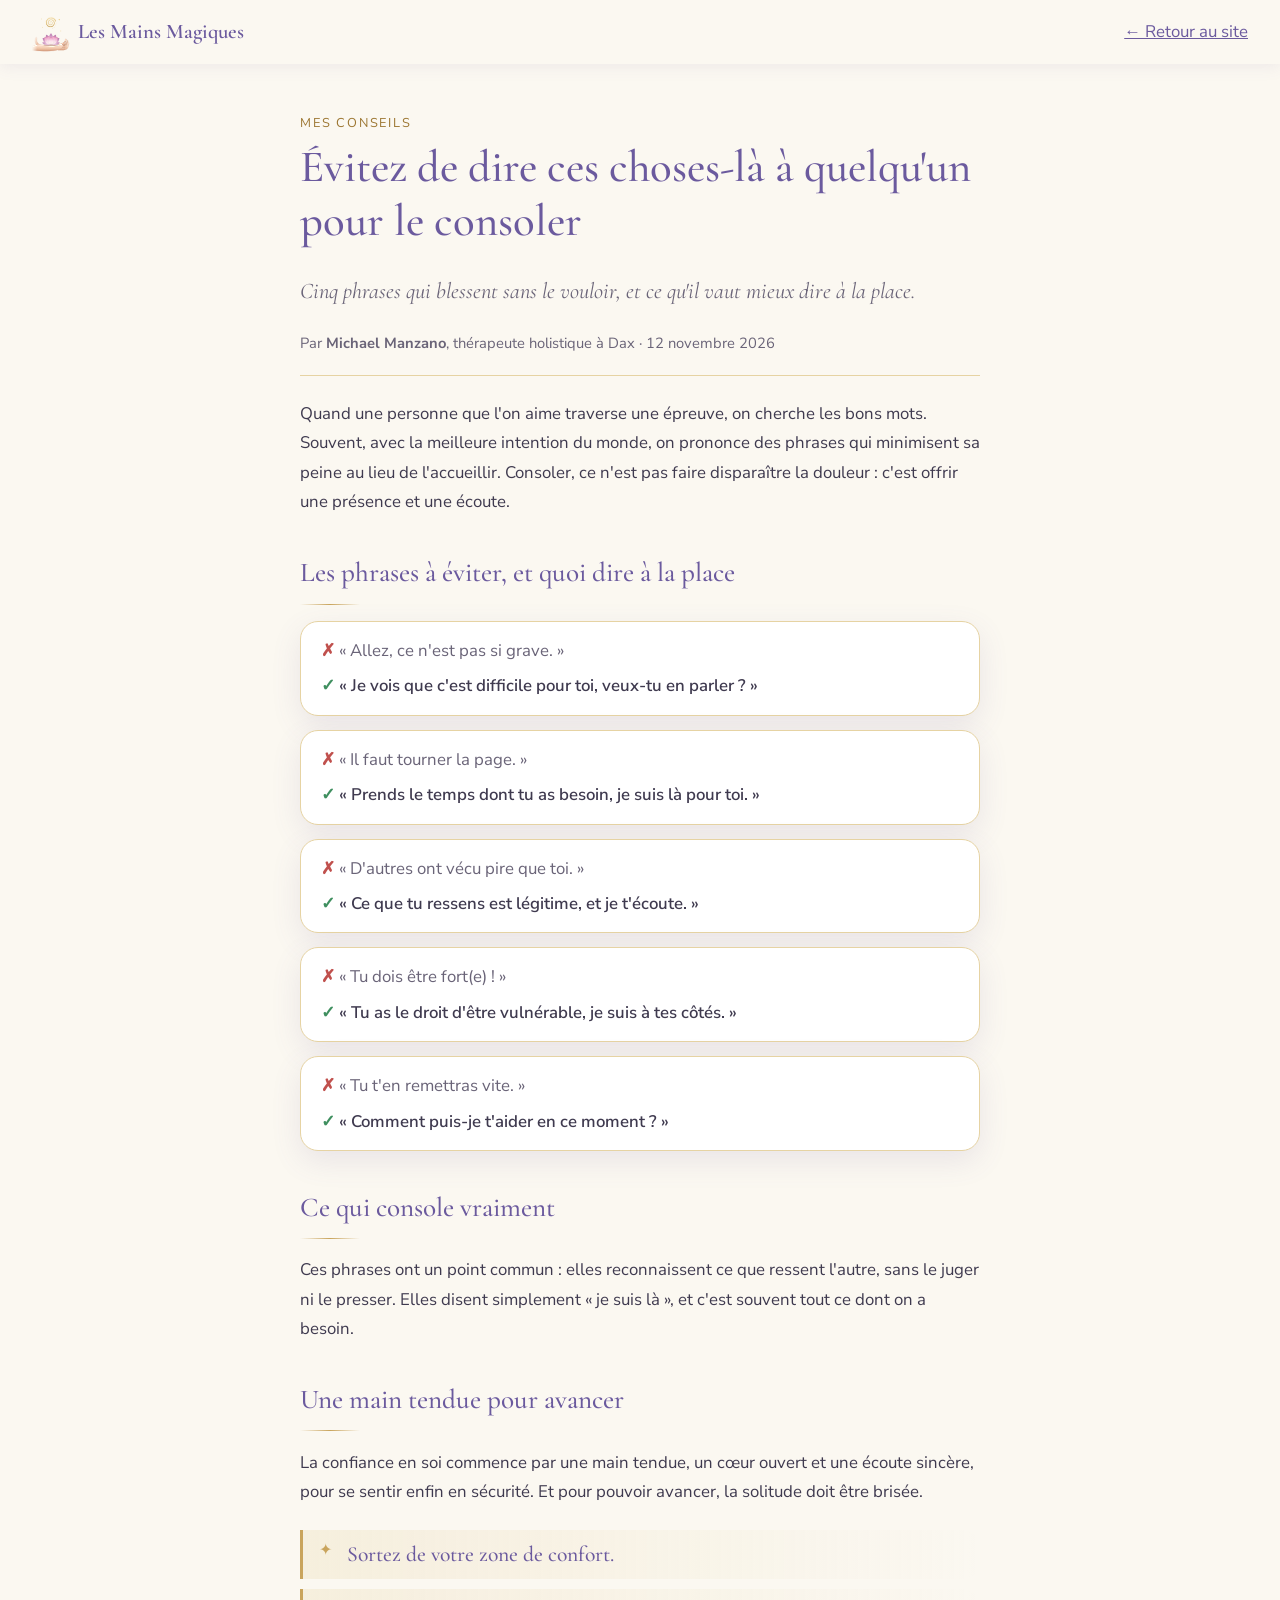
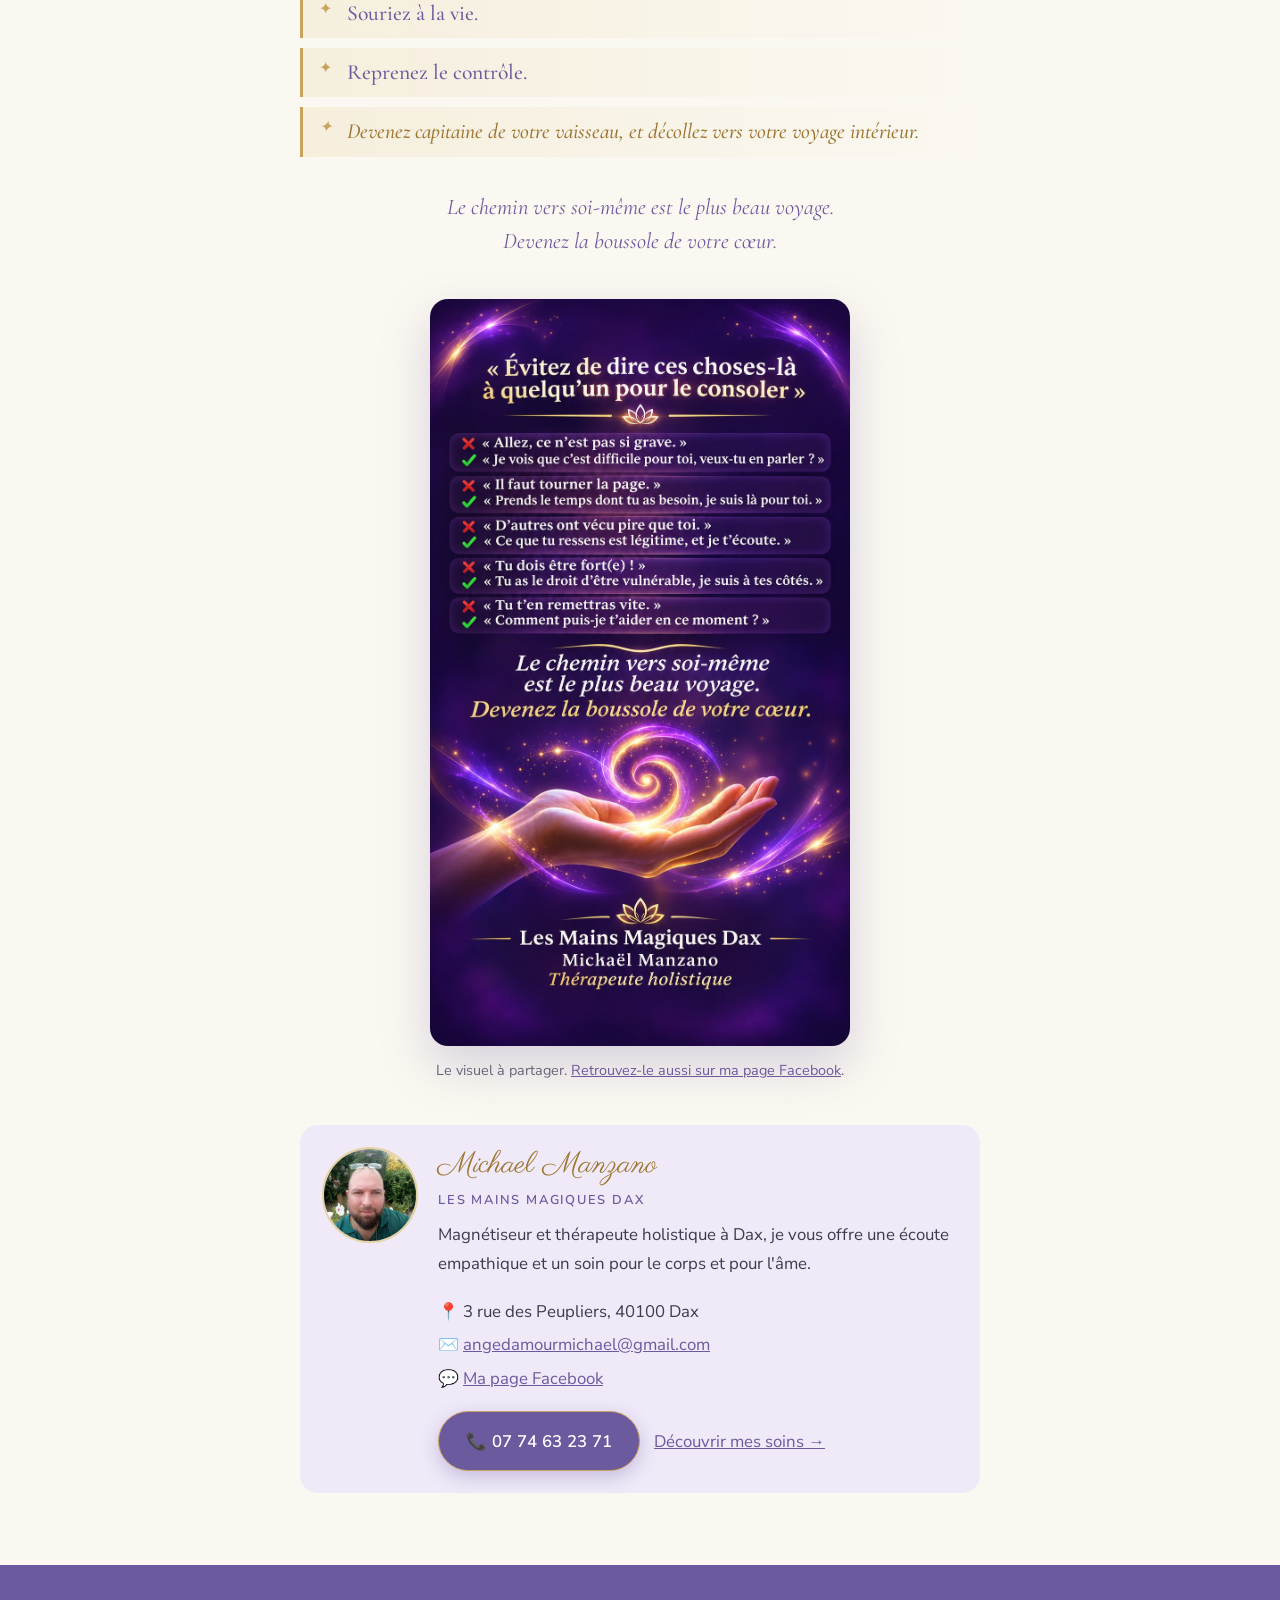
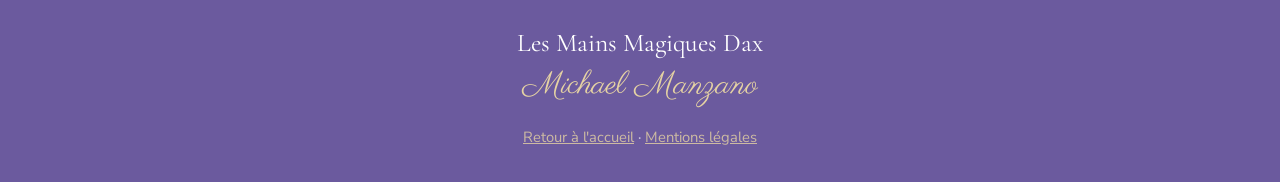
==== commit 526f86c9: "Relie l'article à la page Facebook pour Google Co-Authored-By: Claude Opus 5.5 <noreply@anthropic.co" ====
--- a/consoler-quelqu-un.html
+++ b/consoler-quelqu-un.html
@@ -45,12 +45,16 @@
       "@type": "Person",
       "name": "Michael Manzano",
       "jobTitle": "Magnétiseur et thérapeute holistique",
-      "url": "https://lesmainsmagiquesdax.com/"
+      "url": "https://lesmainsmagiquesdax.com/",
+      "sameAs": ["https://www.facebook.com/share/19wVv1EwdJ/"]
     },
+    "isPartOf": { "@id": "https://lesmainsmagiquesdax.com/#site" },
     "publisher": {
       "@type": "Organization",
       "@id": "https://lesmainsmagiquesdax.com/#entreprise",
       "name": "Les Mains Magiques Dax",
+      "url": "https://lesmainsmagiquesdax.com/",
+      "sameAs": ["https://www.facebook.com/share/19wVv1EwdJ/"],
       "logo": { "@type": "ImageObject", "url": "https://lesmainsmagiquesdax.com/images/logo.svg" }
     }
   }
